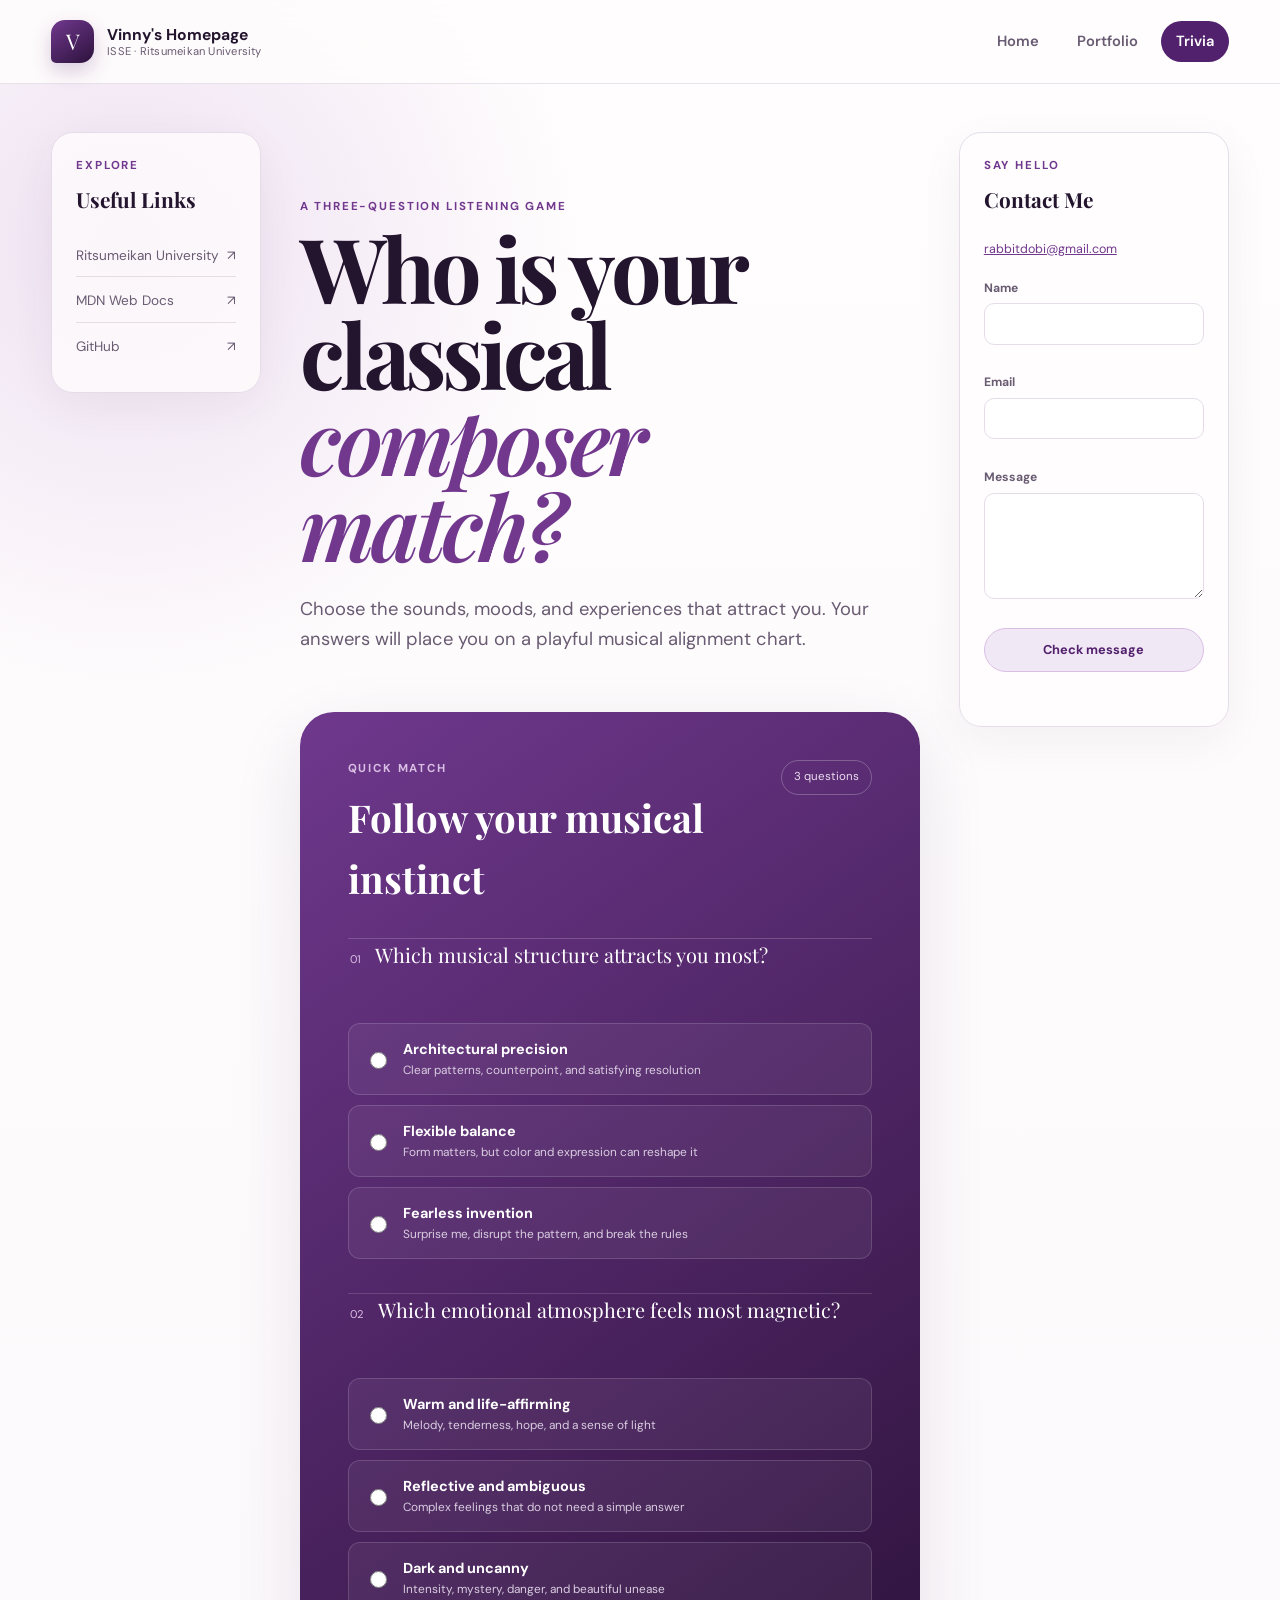
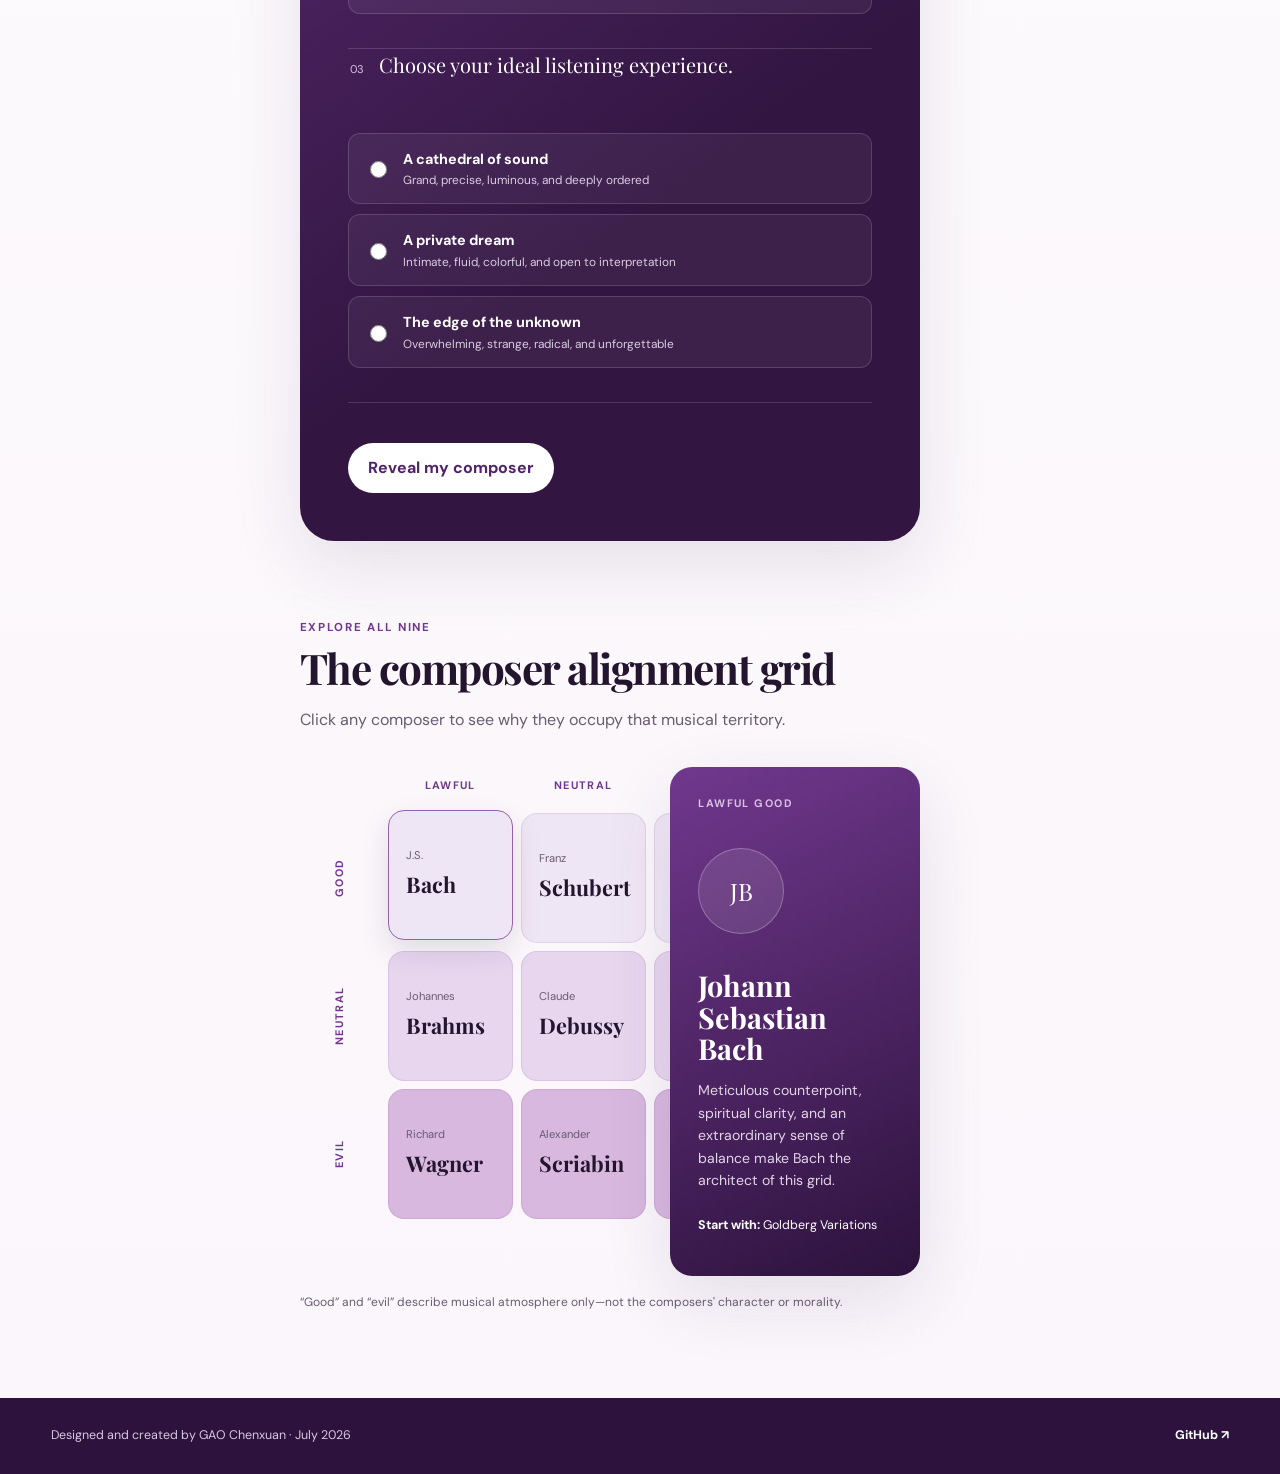
==== trivia.html @ de4918b7 "Build Vinny personal homepage" ====
<!doctype html>
<html lang="en">
<head>
  <meta charset="utf-8">
  <meta name="viewport" content="width=device-width, initial-scale=1">
  <meta name="description" content="A three-question quiz that matches your musical taste with a classical composer.">
  <title>Composer Quiz | Vinny's Homepage</title>
  <link rel="preconnect" href="https://fonts.googleapis.com">
  <link rel="preconnect" href="https://fonts.gstatic.com" crossorigin>
  <link href="https://fonts.googleapis.com/css2?family=DM+Sans:wght@400;500;600;700&amp;family=Playfair+Display:wght@600;700&amp;display=swap" rel="stylesheet">
  <link rel="stylesheet" href="style.css">
  <script src="script.js" defer></script>
</head>
<body>
  <a class="skip-link" href="#main-content">Skip to main content</a>

  <header class="site-header">
    <a class="brand" href="index.html" aria-label="Vinny's Homepage, home">
      <span class="brand-mark" aria-hidden="true">V</span>
      <span><strong>Vinny's Homepage</strong><small>ISSE · Ritsumeikan University</small></span>
    </a>
    <nav class="main-nav" aria-label="Main navigation">
      <a href="index.html">Home</a>
      <a href="portfolio.html">Portfolio</a>
      <a href="trivia.html" aria-current="page">Trivia</a>
    </nav>
  </header>

  <div class="page-shell">
    <aside class="sidebar sidebar-left" aria-label="Useful links">
      <div class="side-card sticky-card">
        <p class="section-label">Explore</p>
        <h2>Useful Links</h2>
        <ul class="link-list">
          <li><a href="https://en.ritsumei.ac.jp/" target="_blank" rel="noopener noreferrer"><span>Ritsumeikan University</span><span aria-hidden="true">↗</span></a></li>
          <li><a href="https://developer.mozilla.org/" target="_blank" rel="noopener noreferrer"><span>MDN Web Docs</span><span aria-hidden="true">↗</span></a></li>
          <li><a href="https://github.com/" target="_blank" rel="noopener noreferrer"><span>GitHub</span><span aria-hidden="true">↗</span></a></li>
        </ul>
      </div>
    </aside>

    <main id="main-content" class="main-content">
      <section class="page-intro trivia-intro">
        <p class="eyebrow">A three-question listening game</p>
        <h1>Who is your classical<br><em>composer match?</em></h1>
        <p>Choose the sounds, moods, and experiences that attract you. Your answers will place you on a playful musical alignment chart.</p>
      </section>

      <section class="quiz-panel" aria-labelledby="quiz-heading">
        <div class="quiz-heading-row">
          <div>
            <p class="eyebrow">Quick match</p>
            <h2 id="quiz-heading">Follow your musical instinct</h2>
          </div>
          <span class="question-count">3 questions</span>
        </div>

        <form id="composer-quiz">
          <fieldset class="quiz-question">
            <legend><span>01</span> Which musical structure attracts you most?</legend>
            <label class="quiz-option"><input type="radio" name="structure" value="lawful" required><span><strong>Architectural precision</strong><small>Clear patterns, counterpoint, and satisfying resolution</small></span></label>
            <label class="quiz-option"><input type="radio" name="structure" value="neutral"><span><strong>Flexible balance</strong><small>Form matters, but color and expression can reshape it</small></span></label>
            <label class="quiz-option"><input type="radio" name="structure" value="chaotic"><span><strong>Fearless invention</strong><small>Surprise me, disrupt the pattern, and break the rules</small></span></label>
          </fieldset>

          <fieldset class="quiz-question">
            <legend><span>02</span> Which emotional atmosphere feels most magnetic?</legend>
            <label class="quiz-option"><input type="radio" name="mood" value="good" required><span><strong>Warm and life-affirming</strong><small>Melody, tenderness, hope, and a sense of light</small></span></label>
            <label class="quiz-option"><input type="radio" name="mood" value="neutral"><span><strong>Reflective and ambiguous</strong><small>Complex feelings that do not need a simple answer</small></span></label>
            <label class="quiz-option"><input type="radio" name="mood" value="evil"><span><strong>Dark and uncanny</strong><small>Intensity, mystery, danger, and beautiful unease</small></span></label>
          </fieldset>

          <fieldset class="quiz-question">
            <legend><span>03</span> Choose your ideal listening experience.</legend>
            <label class="quiz-option"><input type="radio" name="experience" value="lawful-good" required><span><strong>A cathedral of sound</strong><small>Grand, precise, luminous, and deeply ordered</small></span></label>
            <label class="quiz-option"><input type="radio" name="experience" value="neutral-neutral"><span><strong>A private dream</strong><small>Intimate, fluid, colorful, and open to interpretation</small></span></label>
            <label class="quiz-option"><input type="radio" name="experience" value="chaotic-evil"><span><strong>The edge of the unknown</strong><small>Overwhelming, strange, radical, and unforgettable</small></span></label>
          </fieldset>

          <p class="quiz-error" role="alert"></p>
          <button class="button button-primary quiz-submit" type="submit">Reveal my composer</button>
        </form>

        <div id="quiz-result" class="quiz-result" hidden tabindex="-1" aria-live="polite">
          <p class="result-kicker">Your musical alignment</p>
          <p class="result-alignment"></p>
          <h2 class="result-name"></h2>
          <p class="result-description"></p>
          <p class="result-work"></p>
          <button class="text-button" type="button" id="retake-quiz">Retake the quiz</button>
        </div>
      </section>

      <section class="alignment-section" aria-labelledby="alignment-heading">
        <div class="section-heading compact-heading">
          <p class="eyebrow">Explore all nine</p>
          <h2 id="alignment-heading">The composer alignment grid</h2>
          <p>Click any composer to see why they occupy that musical territory.</p>
        </div>

        <div class="alignment-layout">
          <div class="alignment-chart" aria-label="Composer alignment chart">
            <div class="axis-corner" aria-hidden="true"></div>
            <div class="axis-label">Lawful</div><div class="axis-label">Neutral</div><div class="axis-label">Chaotic</div>
            <div class="axis-label axis-row">Good</div>
            <button class="composer-cell tone-good" type="button" data-composer="bach"><span>J.S.</span><strong>Bach</strong></button>
            <button class="composer-cell tone-good" type="button" data-composer="schubert"><span>Franz</span><strong>Schubert</strong></button>
            <button class="composer-cell tone-good" type="button" data-composer="beethoven"><span>Ludwig van</span><strong>Beethoven</strong></button>
            <div class="axis-label axis-row">Neutral</div>
            <button class="composer-cell tone-neutral" type="button" data-composer="brahms"><span>Johannes</span><strong>Brahms</strong></button>
            <button class="composer-cell tone-neutral" type="button" data-composer="debussy"><span>Claude</span><strong>Debussy</strong></button>
            <button class="composer-cell tone-neutral" type="button" data-composer="mahler"><span>Gustav</span><strong>Mahler</strong></button>
            <div class="axis-label axis-row">Evil</div>
            <button class="composer-cell tone-evil" type="button" data-composer="wagner"><span>Richard</span><strong>Wagner</strong></button>
            <button class="composer-cell tone-evil" type="button" data-composer="scriabin"><span>Alexander</span><strong>Scriabin</strong></button>
            <button class="composer-cell tone-evil" type="button" data-composer="ligeti"><span>György</span><strong>Ligeti</strong></button>
          </div>

          <article id="composer-detail" class="composer-detail" aria-live="polite">
            <p class="detail-alignment">Lawful Good</p>
            <div class="composer-monogram" aria-hidden="true">JB</div>
            <h3>Johann Sebastian Bach</h3>
            <p class="detail-description">Meticulous counterpoint, spiritual clarity, and an extraordinary sense of balance make Bach the architect of this grid.</p>
            <p class="detail-work"><strong>Start with:</strong> Goldberg Variations</p>
          </article>
        </div>
        <p class="grid-note">“Good” and “evil” describe musical atmosphere only—not the composers' character or morality.</p>
      </section>
    </main>

    <aside class="sidebar sidebar-right" aria-label="Contact information">
      <div class="side-card contact-card sticky-card">
        <p class="section-label">Say hello</p>
        <h2>Contact Me</h2>
        <a class="email-link" href="mailto:rabbitdobi@gmail.com">rabbitdobi@gmail.com</a>
        <form class="contact-form" novalidate>
          <div class="form-group"><label for="contact-name">Name</label><input id="contact-name" name="name" type="text" autocomplete="name" required><span class="field-error" data-error-for="name"></span></div>
          <div class="form-group"><label for="contact-email">Email</label><input id="contact-email" name="email" type="email" autocomplete="email" required><span class="field-error" data-error-for="email"></span></div>
          <div class="form-group"><label for="contact-message">Message</label><textarea id="contact-message" name="message" rows="4" required></textarea><span class="field-error" data-error-for="message"></span></div>
          <button class="button button-secondary" type="submit">Check message</button>
          <p class="form-status" role="status" aria-live="polite"></p>
        </form>
      </div>
    </aside>
  </div>

  <footer class="site-footer">
    <p>Designed and created by GAO Chenxuan · July 2026</p>
    <a href="https://github.com/rabbitdobi?tab=repositories" target="_blank" rel="noopener noreferrer">GitHub <span aria-hidden="true">↗</span></a>
  </footer>
</body>
</html>
---- style.css ----
:root {
  --ink: #24152f;
  --ink-soft: #695b72;
  --purple-950: #2c123c;
  --purple-800: #52216d;
  --purple-650: #71388e;
  --purple-500: #9461ad;
  --purple-250: #d9bfe4;
  --purple-100: #f1e8f5;
  --lavender: #f8f4fa;
  --paper: #fffdfd;
  --line: #e5dce8;
  --good: #efe6f5;
  --neutral: #e8d6ef;
  --evil: #d8b8df;
  --success: #39765a;
  --danger: #a63855;
  --shadow: 0 24px 70px rgba(59, 28, 72, 0.11);
  --radius-sm: 12px;
  --radius: 22px;
  --radius-lg: 34px;
  --sans: "DM Sans", system-ui, -apple-system, BlinkMacSystemFont, "Segoe UI", sans-serif;
  --serif: "Playfair Display", Georgia, serif;
}

*, *::before, *::after { box-sizing: border-box; }

html { scroll-behavior: smooth; }

body {
  margin: 0;
  color: var(--ink);
  background:
    radial-gradient(circle at 10% 8%, rgba(217, 191, 228, .45), transparent 28rem),
    linear-gradient(180deg, #fffdfd 0%, #faf6fb 100%);
  font-family: var(--sans);
  line-height: 1.6;
  min-height: 100vh;
}

a { color: inherit; }
button, input, textarea { font: inherit; }
button { color: inherit; }

.skip-link {
  position: fixed;
  top: 12px;
  left: 12px;
  z-index: 100;
  padding: 10px 15px;
  border-radius: 8px;
  background: var(--purple-950);
  color: white;
  transform: translateY(-150%);
  transition: transform .2s ease;
}

.skip-link:focus { transform: translateY(0); }

.site-header {
  display: flex;
  align-items: center;
  justify-content: space-between;
  gap: 2rem;
  padding: 20px clamp(20px, 4vw, 64px);
  border-bottom: 1px solid rgba(114, 75, 129, .15);
  background: rgba(255, 253, 253, .86);
  backdrop-filter: blur(16px);
  position: sticky;
  top: 0;
  z-index: 50;
}

.brand {
  display: inline-flex;
  align-items: center;
  gap: 13px;
  text-decoration: none;
}

.brand-mark {
  display: grid;
  place-items: center;
  width: 43px;
  height: 43px;
  border-radius: 14px 14px 14px 5px;
  color: white;
  background: linear-gradient(145deg, var(--purple-650), var(--purple-950));
  font-family: var(--serif);
  font-size: 1.35rem;
  box-shadow: 0 8px 20px rgba(82, 33, 109, .22);
}

.brand > span:last-child { display: grid; line-height: 1.25; }
.brand strong { font-size: .98rem; }
.brand small { color: var(--ink-soft); font-size: .7rem; letter-spacing: .02em; }

.main-nav { display: flex; align-items: center; gap: 8px; }

.main-nav a {
  position: relative;
  padding: 9px 15px;
  border-radius: 999px;
  color: var(--ink-soft);
  font-size: .92rem;
  font-weight: 600;
  text-decoration: none;
  transition: color .2s ease, background-color .2s ease, transform .2s ease;
}

.main-nav a:hover,
.main-nav a:focus-visible {
  color: var(--purple-800);
  background: var(--purple-100);
  transform: translateY(-1px);
}

.main-nav a[aria-current="page"] { color: white; background: var(--purple-800); }

.page-shell {
  display: grid;
  grid-template-columns: minmax(170px, 210px) minmax(0, 1fr) minmax(230px, 270px);
  gap: clamp(22px, 3vw, 48px);
  width: min(1540px, 100%);
  margin: 0 auto;
  padding: 44px clamp(20px, 4vw, 64px) 86px;
}

.main-content { min-width: 0; }
.sticky-card { position: sticky; top: 132px; }

.side-card {
  padding: 24px;
  border: 1px solid var(--line);
  border-radius: var(--radius);
  background: rgba(255, 253, 253, .76);
  box-shadow: 0 14px 45px rgba(68, 36, 80, .055);
}

.section-label,
.eyebrow {
  margin: 0 0 8px;
  color: var(--purple-650);
  font-size: .72rem;
  font-weight: 700;
  letter-spacing: .16em;
  text-transform: uppercase;
}

.side-card h2 { margin: 0 0 18px; font-family: var(--serif); font-size: 1.3rem; }
.link-list { display: grid; gap: 3px; margin: 0; padding: 0; list-style: none; }

.link-list a {
  display: flex;
  align-items: center;
  justify-content: space-between;
  gap: 8px;
  padding: 10px 0;
  border-bottom: 1px solid var(--line);
  color: var(--ink-soft);
  font-size: .85rem;
  text-decoration: none;
  transition: color .2s ease, padding-left .2s ease;
}

.link-list li:last-child a { border-bottom: 0; }
.link-list a:hover, .link-list a:focus-visible { color: var(--purple-800); padding-left: 4px; }

.email-link {
  display: inline-block;
  margin: -6px 0 19px;
  color: var(--purple-650);
  font-size: .78rem;
  overflow-wrap: anywhere;
}

.contact-form { display: grid; gap: 13px; }
.form-group { display: grid; gap: 5px; }
.form-group label { color: var(--ink-soft); font-size: .76rem; font-weight: 700; }

.form-group input,
.form-group textarea {
  width: 100%;
  border: 1px solid var(--line);
  border-radius: 10px;
  outline: none;
  background: white;
  color: var(--ink);
  padding: 9px 11px;
  font-size: .84rem;
  transition: border-color .2s ease, box-shadow .2s ease;
}

.form-group textarea { min-height: 90px; resize: vertical; }
.form-group input:focus, .form-group textarea:focus { border-color: var(--purple-500); box-shadow: 0 0 0 3px var(--purple-100); }
.form-group input[aria-invalid="true"], .form-group textarea[aria-invalid="true"] { border-color: var(--danger); }
.field-error { min-height: 1em; color: var(--danger); font-size: .68rem; line-height: 1.25; }
.form-status { min-height: 1.4em; margin: 0; color: var(--success); font-size: .76rem; }

.button {
  display: inline-flex;
  align-items: center;
  justify-content: center;
  min-height: 44px;
  padding: 11px 19px;
  border: 1px solid transparent;
  border-radius: 999px;
  cursor: pointer;
  font-weight: 700;
  text-decoration: none;
  transition: transform .2s ease, box-shadow .2s ease, background-color .2s ease;
}

.button:hover, .button:focus-visible { transform: translateY(-2px); }
.button-primary { color: white; background: linear-gradient(135deg, var(--purple-650), var(--purple-950)); box-shadow: 0 12px 25px rgba(82, 33, 109, .22); }
.button-secondary { width: 100%; color: var(--purple-800); background: var(--purple-100); border-color: var(--purple-250); font-size: .8rem; }
.button-secondary:hover, .button-secondary:focus-visible { background: #e9d9ef; }

.hero {
  min-height: 590px;
  display: grid;
  grid-template-columns: minmax(0, 1.08fr) minmax(260px, .92fr);
  align-items: center;
  gap: clamp(28px, 5vw, 70px);
}

.hero h1,
.page-intro h1 {
  margin: 0;
  font-family: var(--serif);
  font-size: clamp(3rem, 6.4vw, 6.2rem);
  line-height: .96;
  letter-spacing: -.045em;
}

.hero h1 em,
.page-intro h1 em { color: var(--purple-650); font-weight: 600; }

.hero-lead {
  max-width: 610px;
  margin: 27px 0 0;
  color: var(--ink-soft);
  font-size: clamp(1rem, 1.4vw, 1.22rem);
}

.hero-actions { display: flex; align-items: center; flex-wrap: wrap; gap: 22px; margin-top: 30px; }
.text-link { color: var(--purple-800); font-weight: 700; text-decoration: none; }
.text-link span { display: inline-block; transition: transform .2s ease; }
.text-link:hover span { transform: translateX(4px); }

.portrait-card {
  position: relative;
  isolation: isolate;
  overflow: hidden;
  min-height: 520px;
  margin: 0;
  border: 1px solid rgba(255, 255, 255, .7);
  border-radius: 120px 28px 28px 28px;
  background: var(--purple-100);
  box-shadow: var(--shadow);
}

.portrait-card::before {
  content: "";
  position: absolute;
  inset: -28px;
  z-index: -2;
  background: linear-gradient(rgba(75, 30, 96, .25), rgba(42, 18, 58, .5)), url("profile.jpeg") 66% 42% / cover;
  filter: blur(16px) saturate(.72);
  transform: scale(1.08);
}

.portrait-card::after {
  content: "";
  position: absolute;
  inset: 0;
  z-index: -1;
  background: linear-gradient(180deg, transparent 55%, rgba(36, 21, 47, .7));
}

.portrait-card img {
  display: block;
  width: 100%;
  height: 520px;
  object-fit: contain;
  object-position: center;
}

.portrait-card figcaption {
  position: absolute;
  right: 20px;
  bottom: 17px;
  left: 20px;
  color: white;
  font-size: .76rem;
  font-weight: 700;
  letter-spacing: .06em;
  text-align: center;
}

.content-section { padding-top: 96px; }
.section-heading { display: flex; align-items: end; justify-content: space-between; gap: 30px; margin-bottom: 34px; }
.section-heading h2 { margin: 0; font-family: var(--serif); font-size: clamp(2.1rem, 4vw, 4rem); line-height: 1.08; letter-spacing: -.035em; }
.section-heading > p:last-child { max-width: 520px; color: var(--ink-soft); }
.compact-heading { display: block; }
.compact-heading h2 { font-size: clamp(2rem, 3.3vw, 3.3rem); }
.compact-heading > p:last-child { margin-bottom: 0; }

.about-grid { display: grid; grid-template-columns: repeat(3, 1fr); gap: 17px; }
.info-card { min-height: 250px; padding: 28px; border: 1px solid var(--line); border-radius: var(--radius); background: rgba(255, 255, 255, .7); }
.info-card.accent-card { color: white; background: linear-gradient(145deg, var(--purple-650), var(--purple-950)); border-color: transparent; }
.card-number { display: block; margin-bottom: 45px; color: var(--purple-500); font-size: .75rem; font-weight: 700; }
.accent-card .card-number { color: var(--purple-250); }
.info-card h3 { margin: 0 0 10px; font-family: var(--serif); font-size: 1.45rem; }
.info-card p { margin: 0; color: var(--ink-soft); font-size: .93rem; }
.accent-card p { color: #eadcf0; }

.page-intro { padding: 70px 0 84px; border-bottom: 1px solid var(--line); }
.page-intro h1 { font-size: clamp(3.7rem, 7vw, 7.5rem); }
.page-intro > p:last-child { max-width: 740px; margin: 27px 0 0; color: var(--ink-soft); font-size: 1.15rem; }
.portfolio-section, .alignment-section { padding-top: 78px; }

.table-wrap { overflow-x: auto; border: 1px solid var(--line); border-radius: var(--radius); background: rgba(255, 255, 255, .72); box-shadow: 0 18px 50px rgba(58, 28, 70, .06); }
table { width: 100%; min-width: 800px; border-collapse: collapse; }
th, td { padding: 20px 18px; border-bottom: 1px solid var(--line); text-align: left; vertical-align: top; }
th { color: var(--purple-650); background: var(--purple-100); font-size: .72rem; letter-spacing: .1em; text-transform: uppercase; }
td { color: var(--ink-soft); font-size: .87rem; }
td strong { color: var(--ink); }
tbody tr { transition: background-color .2s ease; }
tbody tr:hover { background: var(--lavender); }
tbody tr:last-child td { border-bottom: 0; }
.date-cell { white-space: nowrap; }

.type-pill { display: inline-flex; padding: 5px 9px; border-radius: 999px; color: var(--purple-800); background: var(--purple-100); font-size: .68rem; font-weight: 700; white-space: nowrap; }
.type-pill.invention { color: #7b3558; background: #f4e2eb; }
.type-pill.software { color: #345e67; background: #e3eff0; }

.project-highlights { padding-top: 88px; }
.highlight-grid { display: grid; grid-template-columns: repeat(3, 1fr); gap: 17px; }
.highlight-card { position: relative; overflow: hidden; min-height: 240px; padding: 28px; border: 1px solid var(--line); border-radius: var(--radius); background: white; }
.highlight-card::after { content: ""; position: absolute; right: -35px; bottom: -45px; width: 130px; height: 130px; border-radius: 50%; background: var(--purple-100); }
.highlight-card > span { color: var(--purple-500); font-size: .68rem; font-weight: 700; letter-spacing: .12em; text-transform: uppercase; }
.highlight-card h3 { margin: 50px 0 8px; font-family: var(--serif); font-size: 1.5rem; }
.highlight-card p { position: relative; z-index: 1; margin: 0; color: var(--ink-soft); font-size: .88rem; }

.trivia-intro { border-bottom: 0; padding-bottom: 58px; }
.quiz-panel { padding: clamp(25px, 4vw, 48px); border-radius: var(--radius-lg); color: white; background: linear-gradient(145deg, #6f388d, #321541 72%); box-shadow: var(--shadow); }
.quiz-heading-row { display: flex; align-items: start; justify-content: space-between; gap: 20px; padding-bottom: 28px; border-bottom: 1px solid rgba(255, 255, 255, .18); }
.quiz-heading-row .eyebrow { color: var(--purple-250); }
.quiz-heading-row h2 { margin: 0; font-family: var(--serif); font-size: clamp(2rem, 3vw, 3.2rem); }
.question-count { padding: 7px 12px; border: 1px solid rgba(255,255,255,.24); border-radius: 999px; color: #eadcf0; font-size: .72rem; white-space: nowrap; }
.quiz-question { display: grid; gap: 10px; margin: 0; padding: 34px 0; border: 0; border-bottom: 1px solid rgba(255, 255, 255, .14); }
.quiz-question legend { width: 100%; margin-bottom: 18px; font-family: var(--serif); font-size: 1.25rem; }
.quiz-question legend span { margin-right: 10px; color: var(--purple-250); font-family: var(--sans); font-size: .7rem; }

.quiz-option { display: flex; align-items: center; gap: 13px; padding: 14px 16px; border: 1px solid rgba(255,255,255,.15); border-radius: var(--radius-sm); cursor: pointer; background: rgba(255,255,255,.055); transition: border-color .2s ease, background-color .2s ease, transform .2s ease; }
.quiz-option:hover { border-color: rgba(255,255,255,.4); background: rgba(255,255,255,.1); transform: translateX(3px); }
.quiz-option:has(input:checked) { border-color: #d9bfe4; background: rgba(217,191,228,.2); }
.quiz-option input { width: 17px; height: 17px; accent-color: #d9bfe4; }
.quiz-option > span { display: grid; }
.quiz-option strong { font-size: .9rem; }
.quiz-option small { color: #d9cde0; font-size: .74rem; }
.quiz-error { margin: 18px 0 0; color: #ffd1dc; font-size: .82rem; }
.quiz-submit { margin-top: 22px; background: white; color: var(--purple-800); box-shadow: none; }

.quiz-result { margin-top: 30px; padding: 34px; border: 1px solid rgba(255,255,255,.22); border-radius: var(--radius); background: rgba(255,255,255,.1); }
.result-kicker { margin: 0; color: var(--purple-250); font-size: .68rem; font-weight: 700; letter-spacing: .14em; text-transform: uppercase; }
.result-alignment { display: inline-block; margin: 14px 0 0; padding: 5px 10px; border-radius: 999px; color: var(--purple-950); background: var(--purple-250); font-size: .7rem; font-weight: 700; }
.quiz-result h2 { margin: 12px 0 7px; font-family: var(--serif); font-size: clamp(2.5rem, 5vw, 4.5rem); }
.result-description { max-width: 650px; color: #eadcf0; }
.result-work { font-size: .85rem; }
.text-button { padding: 0; border: 0; border-bottom: 1px solid currentColor; cursor: pointer; color: white; background: transparent; font-weight: 700; }

.alignment-layout { display: grid; grid-template-columns: minmax(0, 1.5fr) minmax(250px, .5fr); gap: 24px; align-items: start; }
.alignment-chart { display: grid; grid-template-columns: 80px repeat(3, minmax(125px, 1fr)); gap: 8px; }
.axis-label { display: grid; place-items: center; min-height: 38px; color: var(--purple-650); font-size: .68rem; font-weight: 700; letter-spacing: .12em; text-transform: uppercase; }
.axis-row { writing-mode: vertical-rl; transform: rotate(180deg); }
.composer-cell { min-height: 130px; padding: 17px; border: 1px solid rgba(113,56,142,.12); border-radius: 16px; cursor: pointer; text-align: left; transition: transform .2s ease, box-shadow .2s ease, border-color .2s ease; }
.composer-cell:hover, .composer-cell:focus-visible, .composer-cell.is-active { transform: translateY(-3px); border-color: var(--purple-500); box-shadow: 0 12px 30px rgba(65, 29, 80, .13); }
.composer-cell span { display: block; color: var(--ink-soft); font-size: .7rem; }
.composer-cell strong { display: block; margin-top: 2px; font-family: var(--serif); font-size: clamp(1rem, 1.8vw, 1.35rem); }
.tone-good { background: var(--good); }
.tone-neutral { background: var(--neutral); }
.tone-evil { background: var(--evil); }

.composer-detail { position: sticky; top: 132px; min-height: 430px; padding: 28px; border-radius: var(--radius); color: white; background: linear-gradient(155deg, var(--purple-650), var(--purple-950)); box-shadow: var(--shadow); }
.detail-alignment { margin: 0; color: var(--purple-250); font-size: .68rem; font-weight: 700; letter-spacing: .13em; text-transform: uppercase; }
.composer-monogram { display: grid; place-items: center; width: 86px; height: 86px; margin: 36px 0; border: 1px solid rgba(255,255,255,.25); border-radius: 50%; font-family: var(--serif); font-size: 1.5rem; background: rgba(255,255,255,.1); }
.composer-detail h3 { margin: 0 0 12px; font-family: var(--serif); font-size: 1.8rem; line-height: 1.1; }
.detail-description { color: #e3d5e8; font-size: .88rem; }
.detail-work { margin-top: 24px; font-size: .78rem; }
.grid-note { margin: 17px 0 0; color: var(--ink-soft); font-size: .75rem; }

.site-footer {
  display: flex;
  align-items: center;
  justify-content: space-between;
  gap: 20px;
  padding: 28px clamp(20px, 4vw, 64px);
  color: #d8c9df;
  background: var(--purple-950);
  font-size: .78rem;
}

.site-footer p { margin: 0; }
.site-footer a { color: white; font-weight: 700; text-decoration: none; }
.sr-only { position: absolute; width: 1px; height: 1px; padding: 0; margin: -1px; overflow: hidden; clip: rect(0,0,0,0); white-space: nowrap; border: 0; }

@media (max-width: 1180px) {
  .page-shell { grid-template-columns: minmax(160px, 190px) minmax(0, 1fr); }
  .sidebar-right { grid-column: 1 / -1; }
  .sidebar-right .sticky-card { position: static; }
  .contact-card { display: grid; grid-template-columns: .6fr 1.4fr; column-gap: 30px; align-items: start; }
  .contact-card .section-label, .contact-card h2, .contact-card .email-link { grid-column: 1; }
  .contact-card .contact-form { grid-column: 2; grid-row: 1 / span 4; }
}

@media (max-width: 900px) {
  .site-header { position: static; flex-direction: column; align-items: stretch; gap: 14px; }
  .main-nav { justify-content: center; }
  .page-shell { grid-template-columns: 1fr; padding-top: 26px; }
  .sidebar-left { order: 2; }
  .main-content { order: 1; }
  .sidebar-right { order: 3; grid-column: auto; }
  .sticky-card { position: static; }
  .side-card { padding: 22px; }
  .link-list { grid-template-columns: repeat(3, 1fr); gap: 12px; }
  .link-list a { height: 100%; padding: 12px; border: 1px solid var(--line); border-radius: 12px; }
  .link-list li:last-child a { border-bottom: 1px solid var(--line); }
  .hero { grid-template-columns: 1fr; padding-top: 30px; }
  .portrait-card { min-height: 480px; }
  .portrait-card img { height: 480px; }
  .about-grid, .highlight-grid { grid-template-columns: 1fr; }
  .info-card { min-height: auto; }
  .card-number { margin-bottom: 24px; }
  .alignment-layout { grid-template-columns: 1fr; }
  .composer-detail { position: static; min-height: 0; }
}

@media (max-width: 650px) {
  .site-header { padding: 16px; }
  .brand { justify-content: center; }
  .main-nav a { flex: 1; text-align: center; padding-inline: 8px; }
  .page-shell { padding-inline: 15px; padding-bottom: 58px; }
  .hero { min-height: 0; gap: 34px; }
  .hero h1, .page-intro h1 { font-size: clamp(2.75rem, 14vw, 4.4rem); }
  .hero-actions { align-items: flex-start; flex-direction: column; }
  .portrait-card { min-height: 420px; border-radius: 80px 22px 22px 22px; }
  .portrait-card img { height: 420px; }
  .content-section { padding-top: 70px; }
  .page-intro { padding: 40px 0 58px; }
  .section-heading { display: block; }
  .link-list { grid-template-columns: 1fr; }
  .contact-card { display: block; }
  .contact-card .contact-form { margin-top: 8px; }
  .quiz-panel { border-radius: 24px; }
  .quiz-heading-row { display: block; }
  .question-count { display: inline-flex; margin-top: 16px; }
  .quiz-option { align-items: flex-start; }
  .alignment-chart { grid-template-columns: 46px repeat(3, minmax(72px, 1fr)); gap: 5px; }
  .composer-cell { min-height: 94px; padding: 10px 8px; border-radius: 11px; }
  .composer-cell span { font-size: .58rem; }
  .composer-cell strong { font-size: clamp(.72rem, 3.4vw, 1rem); overflow-wrap: anywhere; }
  .axis-label { font-size: .55rem; }
  .site-footer { align-items: flex-start; flex-direction: column; }
}

@media (prefers-reduced-motion: reduce) {
  html { scroll-behavior: auto; }
  *, *::before, *::after { transition-duration: .01ms !important; animation-duration: .01ms !important; animation-iteration-count: 1 !important; }
}
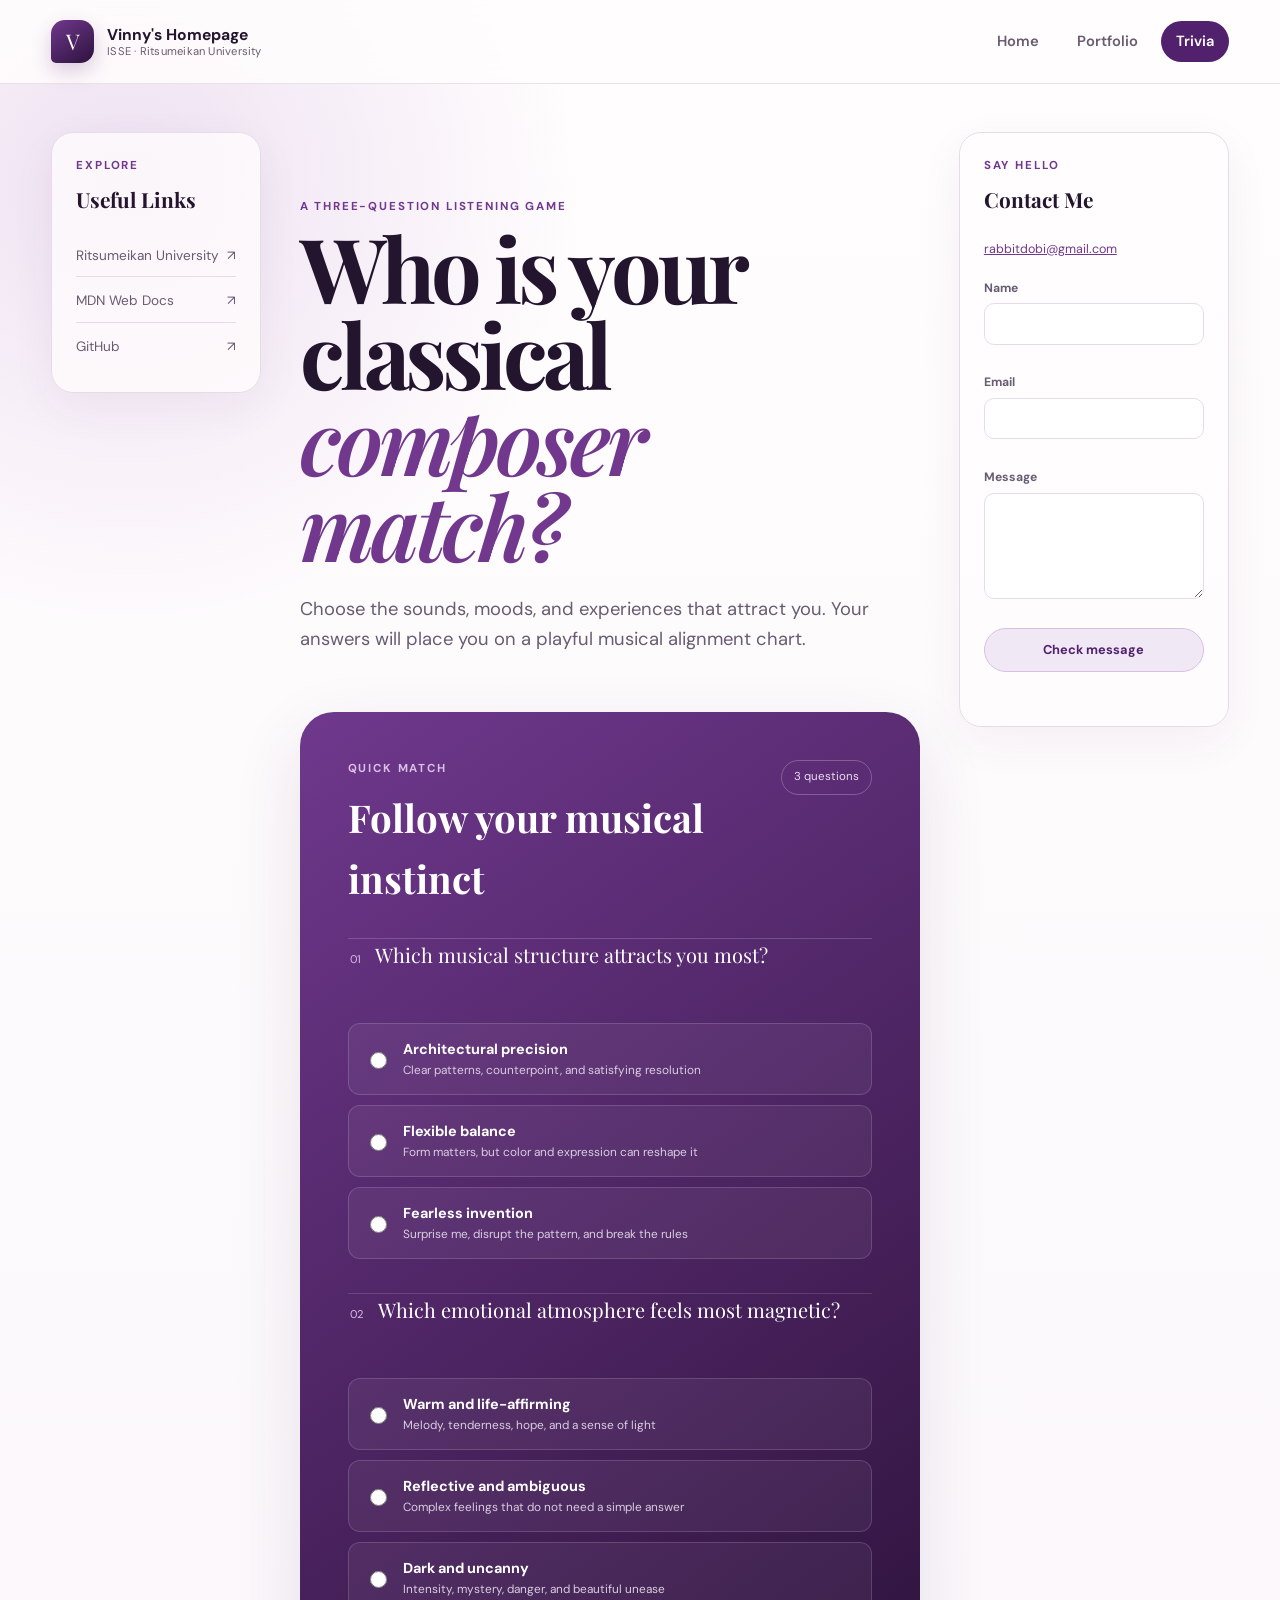
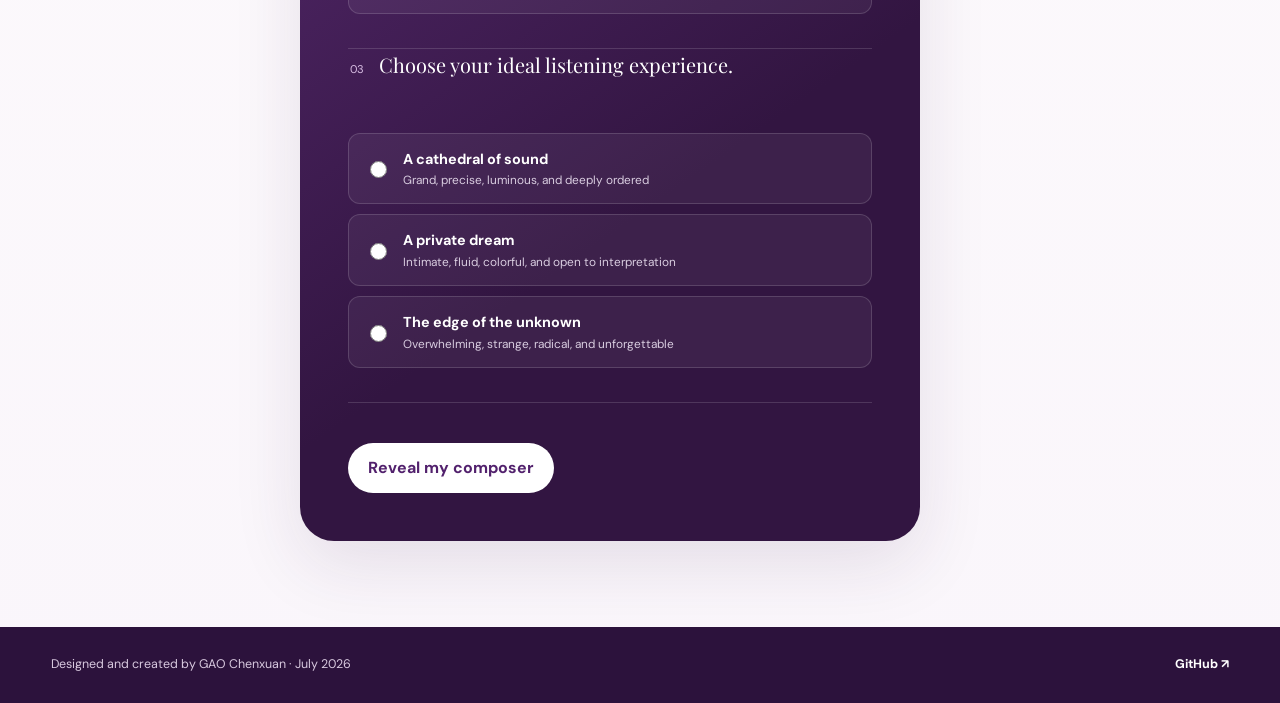
==== commit 8b0a2478: "Reveal composer grid after quiz completion" ====
--- a/trivia.html
+++ b/trivia.html
@@ -81,21 +81,28 @@
           <button class="button button-primary quiz-submit" type="submit">Reveal my composer</button>
         </form>
 
-        <div id="quiz-result" class="quiz-result" hidden tabindex="-1" aria-live="polite">
-          <p class="result-kicker">Your musical alignment</p>
-          <p class="result-alignment"></p>
-          <h2 class="result-name"></h2>
-          <p class="result-description"></p>
-          <p class="result-work"></p>
-          <button class="text-button" type="button" id="retake-quiz">Retake the quiz</button>
-        </div>
       </section>
 
-      <section class="alignment-section" aria-labelledby="alignment-heading">
+      <section id="alignment-reveal" class="alignment-section alignment-reveal" aria-labelledby="alignment-heading" tabindex="-1" hidden>
+        <div id="quiz-result" class="match-spotlight" aria-live="polite">
+          <div class="result-copy">
+            <p class="result-kicker">Your musical alignment</p>
+            <p class="result-alignment"></p>
+            <h2 class="result-name"></h2>
+            <p class="result-description"></p>
+            <p class="result-work"></p>
+            <button class="text-button" type="button" id="retake-quiz">Retake the quiz</button>
+          </div>
+          <div class="result-seal" aria-hidden="true">
+            <span class="result-monogram"></span>
+            <small>Your match</small>
+          </div>
+        </div>
+
         <div class="section-heading compact-heading">
-          <p class="eyebrow">Explore all nine</p>
-          <h2 id="alignment-heading">The composer alignment grid</h2>
-          <p>Click any composer to see why they occupy that musical territory.</p>
+          <p class="eyebrow">The full result map</p>
+          <h2 id="alignment-heading">See where your match lives.</h2>
+          <p>Your highlighted composer is shown below. Click another name to compare its musical personality.</p>
         </div>
 
         <div class="alignment-layout">
@@ -124,7 +131,7 @@
             <p class="detail-work"><strong>Start with:</strong> Goldberg Variations</p>
           </article>
         </div>
-        <p class="grid-note">“Good” and “evil” describe musical atmosphere only—not the composers' character or morality.</p>
+        <p class="grid-note">This is a playful map of musical atmosphere. “Good” and “evil” do not describe the composers' character or morality.</p>
       </section>
     </main>
 
--- a/style.css
+++ b/style.css
@@ -363,13 +363,71 @@
 .quiz-error { margin: 18px 0 0; color: #ffd1dc; font-size: .82rem; }
 .quiz-submit { margin-top: 22px; background: white; color: var(--purple-800); box-shadow: none; }
 
-.quiz-result { margin-top: 30px; padding: 34px; border: 1px solid rgba(255,255,255,.22); border-radius: var(--radius); background: rgba(255,255,255,.1); }
+.alignment-reveal {
+  scroll-margin-top: 104px;
+  opacity: 0;
+  transform: translateY(22px);
+}
+
+.alignment-reveal.is-visible {
+  opacity: 1;
+  transform: translateY(0);
+  transition: opacity .55s ease, transform .55s ease;
+}
+
+.alignment-reveal:focus { outline: none; }
+
+.match-spotlight {
+  position: relative;
+  isolation: isolate;
+  overflow: hidden;
+  display: grid;
+  grid-template-columns: minmax(0, 1fr) 190px;
+  align-items: center;
+  gap: clamp(30px, 5vw, 70px);
+  margin-bottom: 78px;
+  padding: clamp(30px, 5vw, 58px);
+  border-radius: var(--radius-lg);
+  color: white;
+  background:
+    radial-gradient(circle at 88% 18%, rgba(217, 191, 228, .32), transparent 18rem),
+    linear-gradient(145deg, #743b90, #2c123c 72%);
+  box-shadow: var(--shadow);
+}
+
+.match-spotlight::after {
+  content: "";
+  position: absolute;
+  right: -90px;
+  bottom: -120px;
+  z-index: -1;
+  width: 320px;
+  height: 320px;
+  border: 1px solid rgba(255, 255, 255, .12);
+  border-radius: 50%;
+}
+
 .result-kicker { margin: 0; color: var(--purple-250); font-size: .68rem; font-weight: 700; letter-spacing: .14em; text-transform: uppercase; }
-.result-alignment { display: inline-block; margin: 14px 0 0; padding: 5px 10px; border-radius: 999px; color: var(--purple-950); background: var(--purple-250); font-size: .7rem; font-weight: 700; }
-.quiz-result h2 { margin: 12px 0 7px; font-family: var(--serif); font-size: clamp(2.5rem, 5vw, 4.5rem); }
-.result-description { max-width: 650px; color: #eadcf0; }
-.result-work { font-size: .85rem; }
+.result-alignment { display: inline-block; margin: 16px 0 0; padding: 5px 11px; border-radius: 999px; color: var(--purple-950); background: var(--purple-250); font-size: .7rem; font-weight: 700; }
+.match-spotlight h2 { margin: 14px 0 10px; font-family: var(--serif); font-size: clamp(2.8rem, 5.4vw, 5.2rem); line-height: .98; letter-spacing: -.04em; }
+.result-description { max-width: 680px; margin-bottom: 0; color: #eadcf0; }
+.result-work { margin: 22px 0 26px; color: white; font-size: .86rem; }
 .text-button { padding: 0; border: 0; border-bottom: 1px solid currentColor; cursor: pointer; color: white; background: transparent; font-weight: 700; }
+
+.result-seal {
+  display: grid;
+  place-items: center;
+  align-content: center;
+  width: 170px;
+  height: 170px;
+  border: 1px solid rgba(255, 255, 255, .3);
+  border-radius: 50%;
+  background: rgba(255, 255, 255, .09);
+  box-shadow: inset 0 0 0 10px rgba(255, 255, 255, .035);
+}
+
+.result-monogram { font-family: var(--serif); font-size: 2.7rem; line-height: 1; }
+.result-seal small { margin-top: 8px; color: var(--purple-250); font-size: .62rem; font-weight: 700; letter-spacing: .14em; text-transform: uppercase; }
 
 .alignment-layout { display: grid; grid-template-columns: minmax(0, 1.5fr) minmax(250px, .5fr); gap: 24px; align-items: start; }
 .alignment-chart { display: grid; grid-template-columns: 80px repeat(3, minmax(125px, 1fr)); gap: 8px; }
@@ -457,6 +515,9 @@
   .quiz-heading-row { display: block; }
   .question-count { display: inline-flex; margin-top: 16px; }
   .quiz-option { align-items: flex-start; }
+  .match-spotlight { grid-template-columns: 1fr; margin-bottom: 58px; }
+  .result-seal { width: 118px; height: 118px; }
+  .result-monogram { font-size: 2rem; }
   .alignment-chart { grid-template-columns: 46px repeat(3, minmax(72px, 1fr)); gap: 5px; }
   .composer-cell { min-height: 94px; padding: 10px 8px; border-radius: 11px; }
   .composer-cell span { font-size: .58rem; }
